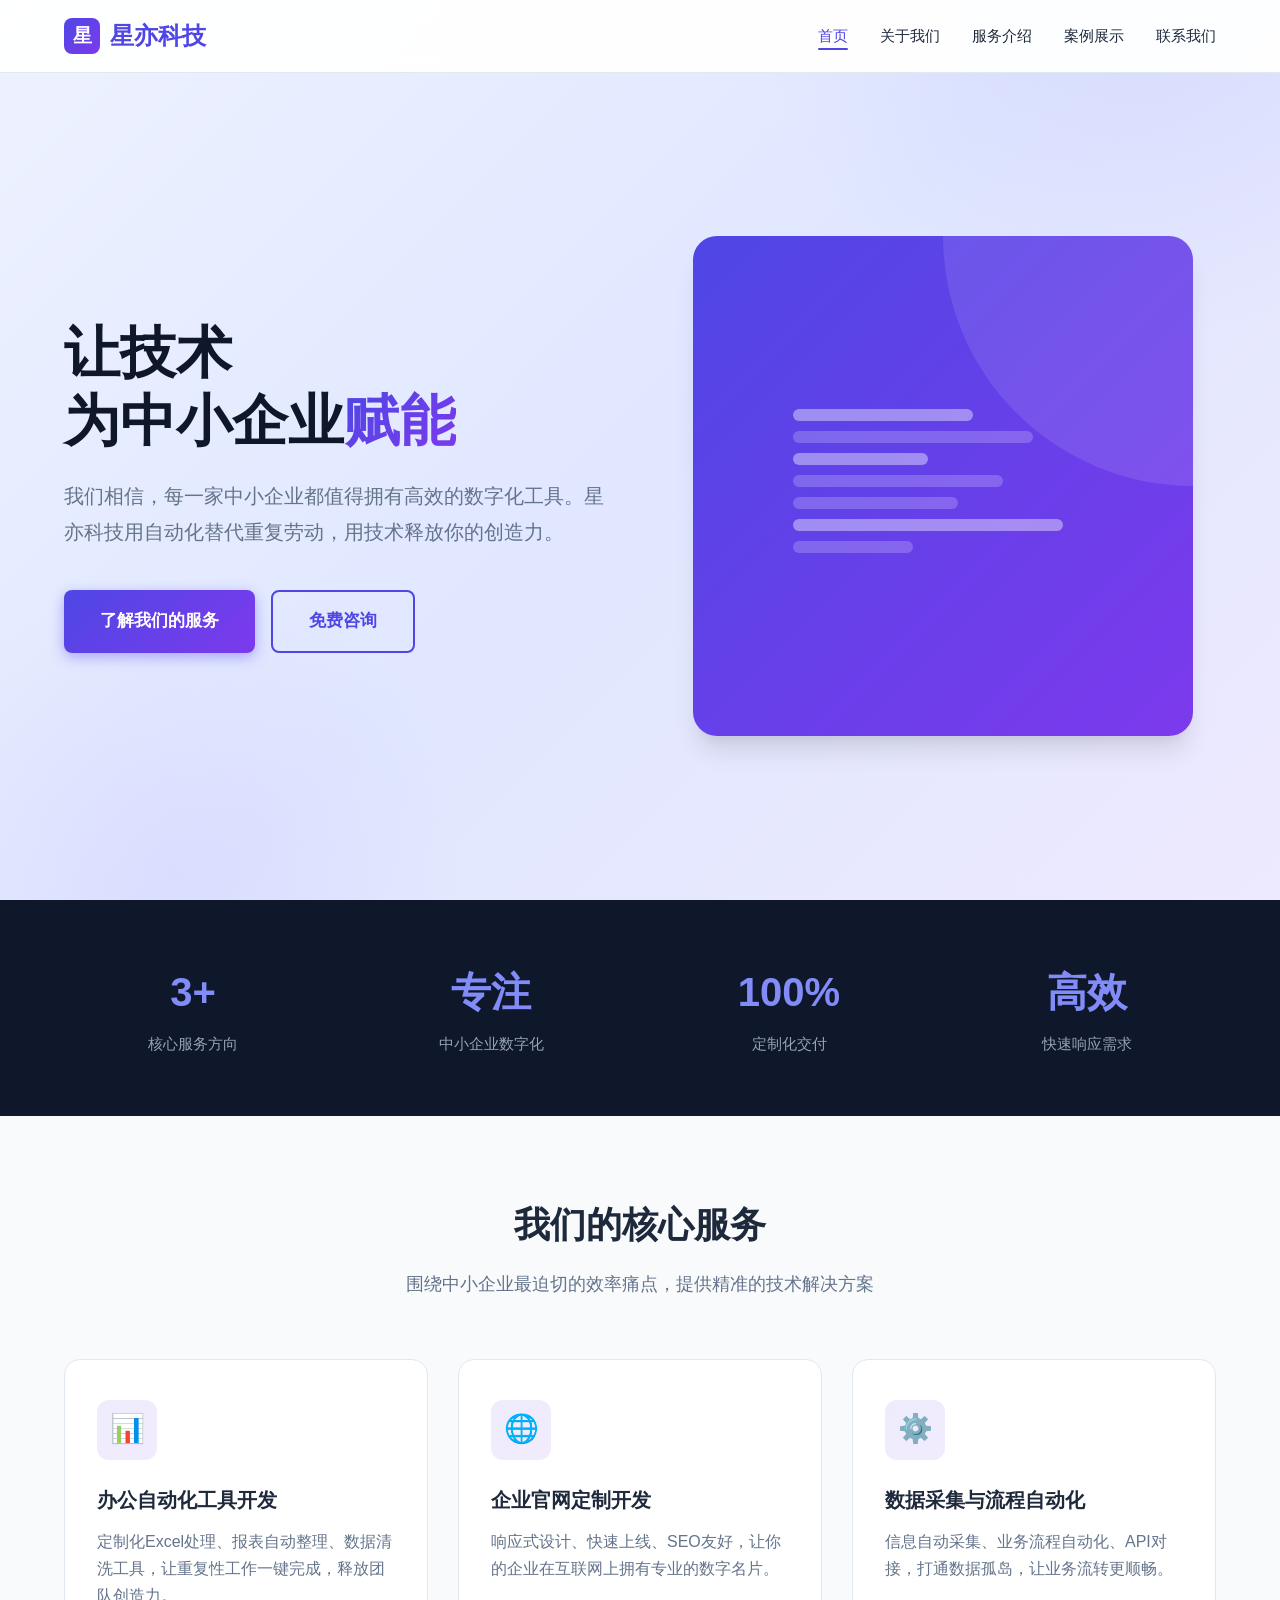
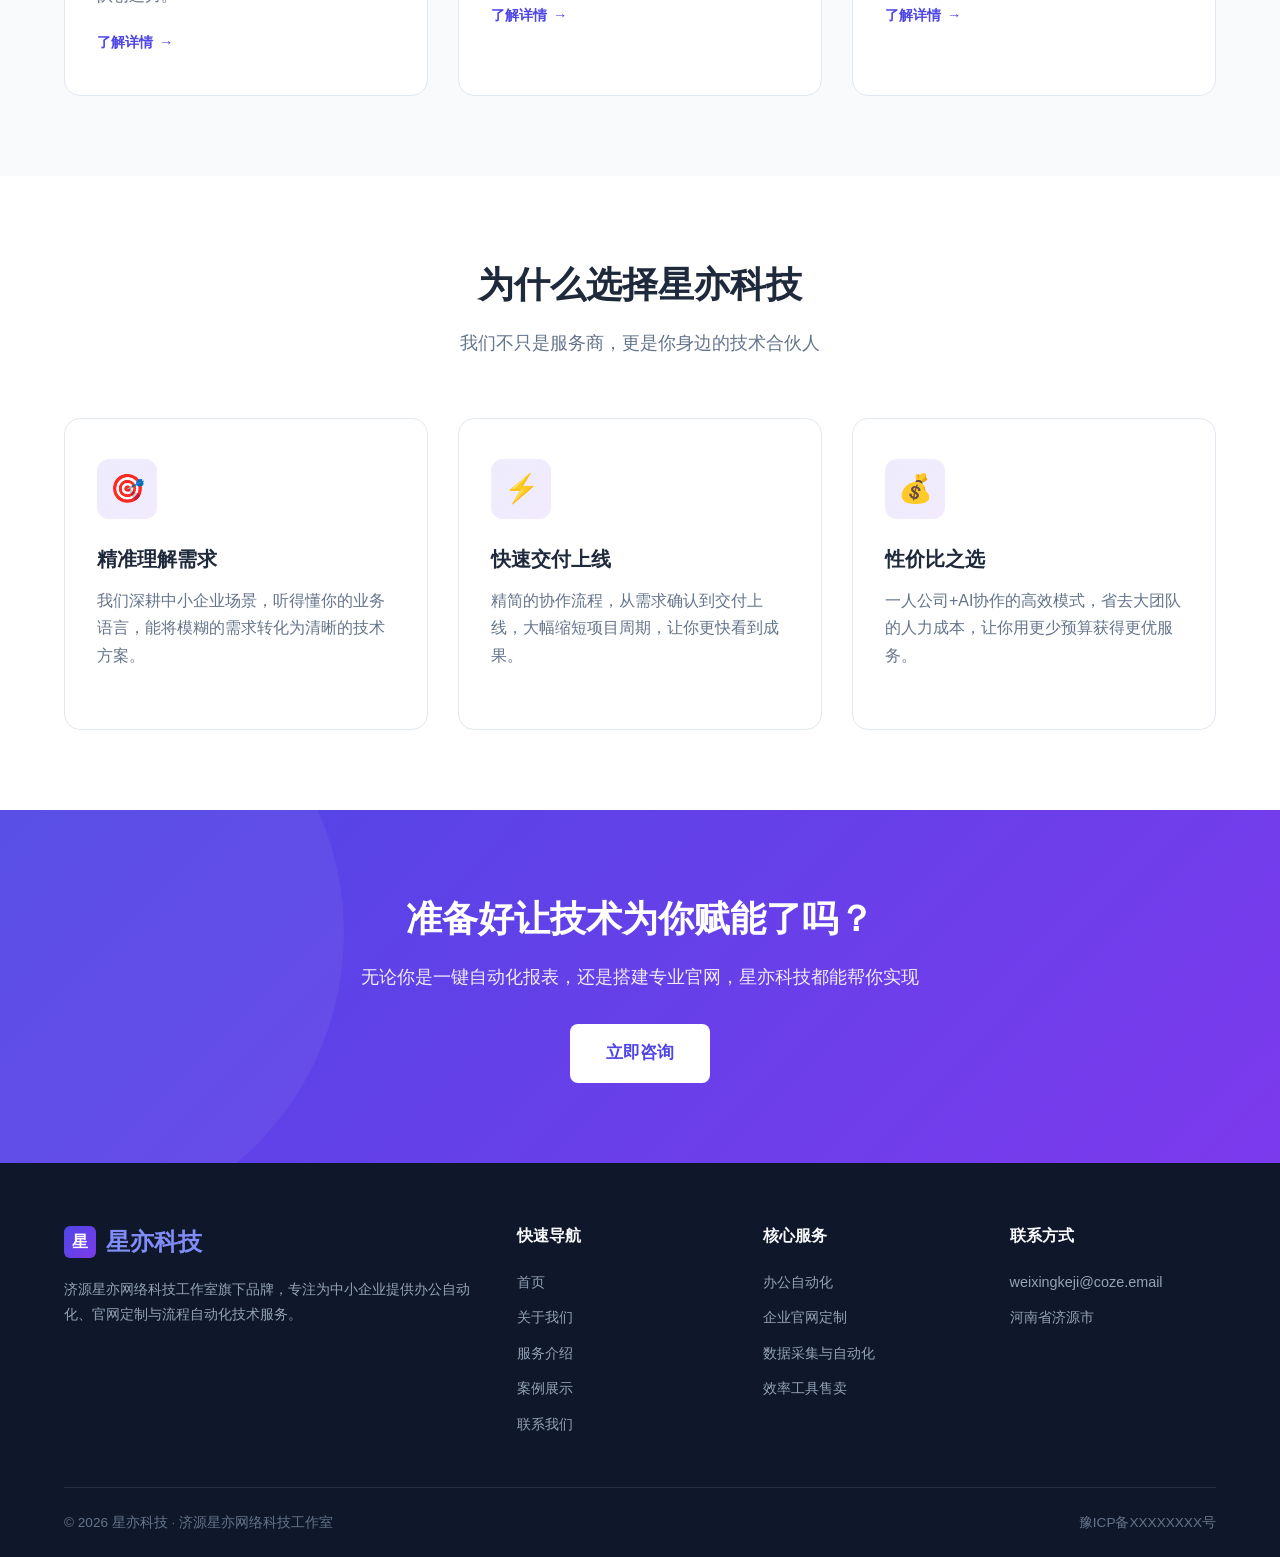
==== index.html @ db4c2292 "Add files via upload" ====
<!DOCTYPE html>
<html lang="zh-CN">
<head>
  <meta charset="UTF-8">
  <meta name="viewport" content="width=device-width, initial-scale=1.0">
  <meta name="description" content="星亦科技 - 让技术为中小企业赋能。专注办公自动化、企业官网定制、数据采集与流程自动化服务。">
  <meta name="keywords" content="星亦科技,办公自动化,企业官网,数据采集,流程自动化,济源">
  <title>星亦科技 - 让技术为中小企业赋能</title>
  <link rel="icon" type="image/svg+xml" href="images/favicon.svg">
  <link rel="stylesheet" href="css/style.css">
</head>
<body>

  <!-- 导航栏 -->
  <nav class="navbar">
    <div class="container">
      <a href="index.html" class="navbar-brand">
        <div class="logo-icon">星</div>
        星亦科技
      </a>
      <ul class="navbar-nav">
        <li><a href="index.html" class="active">首页</a></li>
        <li><a href="about.html">关于我们</a></li>
        <li><a href="services.html">服务介绍</a></li>
        <li><a href="cases.html">案例展示</a></li>
        <li><a href="contact.html">联系我们</a></li>
      </ul>
      <div class="nav-toggle">
        <span></span>
        <span></span>
        <span></span>
      </div>
    </div>
  </nav>

  <!-- Hero 区域 -->
  <section class="hero">
    <div class="container">
      <div class="hero-content">
        <h1>让技术<br>为中小企业<span class="highlight">赋能</span></h1>
        <p>我们相信，每一家中小企业都值得拥有高效的数字化工具。星亦科技用自动化替代重复劳动，用技术释放你的创造力。</p>
        <div class="hero-buttons">
          <a href="services.html" class="btn btn-primary btn-lg">了解我们的服务</a>
          <a href="contact.html" class="btn btn-outline btn-lg">免费咨询</a>
        </div>
      </div>
      <div class="hero-visual">
        <div class="hero-graphic">
          <div class="code-lines">
            <div class="code-line accent"></div>
            <div class="code-line"></div>
            <div class="code-line accent"></div>
            <div class="code-line"></div>
            <div class="code-line"></div>
            <div class="code-line accent"></div>
            <div class="code-line"></div>
          </div>
        </div>
      </div>
    </div>
  </section>

  <!-- 数字指标 -->
  <section class="stats">
    <div class="container">
      <div class="stat-item">
        <h3>3+</h3>
        <p>核心服务方向</p>
      </div>
      <div class="stat-item">
        <h3>专注</h3>
        <p>中小企业数字化</p>
      </div>
      <div class="stat-item">
        <h3>100%</h3>
        <p>定制化交付</p>
      </div>
      <div class="stat-item">
        <h3>高效</h3>
        <p>快速响应需求</p>
      </div>
    </div>
  </section>

  <!-- 核心服务 -->
  <section class="section section-alt">
    <div class="container">
      <div class="section-title">
        <h2>我们的核心服务</h2>
        <p>围绕中小企业最迫切的效率痛点，提供精准的技术解决方案</p>
      </div>
      <div class="services-grid">
        <div class="service-card">
          <div class="service-icon">📊</div>
          <h3>办公自动化工具开发</h3>
          <p>定制化Excel处理、报表自动整理、数据清洗工具，让重复性工作一键完成，释放团队创造力。</p>
          <a href="services.html" class="learn-more">了解详情</a>
        </div>
        <div class="service-card">
          <div class="service-icon">🌐</div>
          <h3>企业官网定制开发</h3>
          <p>响应式设计、快速上线、SEO友好，让你的企业在互联网上拥有专业的数字名片。</p>
          <a href="services.html" class="learn-more">了解详情</a>
        </div>
        <div class="service-card">
          <div class="service-icon">⚙️</div>
          <h3>数据采集与流程自动化</h3>
          <p>信息自动采集、业务流程自动化、API对接，打通数据孤岛，让业务流转更顺畅。</p>
          <a href="services.html" class="learn-more">了解详情</a>
        </div>
      </div>
    </div>
  </section>

  <!-- 为什么选择我们 -->
  <section class="section">
    <div class="container">
      <div class="section-title">
        <h2>为什么选择星亦科技</h2>
        <p>我们不只是服务商，更是你身边的技术合伙人</p>
      </div>
      <div class="services-grid">
        <div class="service-card">
          <div class="service-icon">🎯</div>
          <h3>精准理解需求</h3>
          <p>我们深耕中小企业场景，听得懂你的业务语言，能将模糊的需求转化为清晰的技术方案。</p>
        </div>
        <div class="service-card">
          <div class="service-icon">⚡</div>
          <h3>快速交付上线</h3>
          <p>精简的协作流程，从需求确认到交付上线，大幅缩短项目周期，让你更快看到成果。</p>
        </div>
        <div class="service-card">
          <div class="service-icon">💰</div>
          <h3>性价比之选</h3>
          <p>一人公司+AI协作的高效模式，省去大团队的人力成本，让你用更少预算获得更优服务。</p>
        </div>
      </div>
    </div>
  </section>

  <!-- CTA -->
  <section class="cta">
    <div class="container">
      <h2>准备好让技术为你赋能了吗？</h2>
      <p>无论你是一键自动化报表，还是搭建专业官网，星亦科技都能帮你实现</p>
      <a href="contact.html" class="btn btn-white btn-lg">立即咨询</a>
    </div>
  </section>

  <!-- 页脚 -->
  <footer class="footer">
    <div class="container">
      <div class="footer-grid">
        <div>
          <div class="footer-brand">
            <div class="logo-icon">星</div>
            星亦科技
          </div>
          <p class="footer-desc">济源星亦网络科技工作室旗下品牌，专注为中小企业提供办公自动化、官网定制与流程自动化技术服务。</p>
        </div>
        <div>
          <h4>快速导航</h4>
          <ul class="footer-links">
            <li><a href="index.html">首页</a></li>
            <li><a href="about.html">关于我们</a></li>
            <li><a href="services.html">服务介绍</a></li>
            <li><a href="cases.html">案例展示</a></li>
            <li><a href="contact.html">联系我们</a></li>
          </ul>
        </div>
        <div>
          <h4>核心服务</h4>
          <ul class="footer-links">
            <li><a href="services.html">办公自动化</a></li>
            <li><a href="services.html">企业官网定制</a></li>
            <li><a href="services.html">数据采集与自动化</a></li>
            <li><a href="services.html">效率工具售卖</a></li>
          </ul>
        </div>
        <div>
          <h4>联系方式</h4>
          <ul class="footer-links">
            <li><a href="mailto:weixingkeji@coze.email">weixingkeji@coze.email</a></li>
            <li><a href="contact.html">河南省济源市</a></li>
          </ul>
        </div>
      </div>
      <div class="footer-bottom">
        <p>© 2026 星亦科技 · 济源星亦网络科技工作室</p>
        <p><a href="#">豫ICP备XXXXXXXX号</a></p>
      </div>
    </div>
  </footer>

  <script src="js/main.js"></script>
</body>
</html>
---- css/style.css ----
/* ============================================
   星亦科技 - 企业官网样式表
   主色调：靛蓝 #4F46E5 / 辅助色 #7C3AED
   ============================================ */

/* ---------- 基础重置 ---------- */
*, *::before, *::after {
  margin: 0;
  padding: 0;
  box-sizing: border-box;
}

:root {
  --primary: #4F46E5;
  --primary-dark: #3730A3;
  --primary-light: #818CF8;
  --accent: #7C3AED;
  --bg: #FFFFFF;
  --bg-alt: #F8FAFC;
  --bg-dark: #0F172A;
  --text: #1E293B;
  --text-light: #64748B;
  --text-white: #F8FAFC;
  --border: #E2E8F0;
  --radius: 8px;
  --radius-lg: 16px;
  --shadow: 0 1px 3px rgba(0,0,0,0.1), 0 1px 2px rgba(0,0,0,0.06);
  --shadow-lg: 0 10px 15px -3px rgba(0,0,0,0.1), 0 4px 6px -2px rgba(0,0,0,0.05);
  --shadow-xl: 0 20px 25px -5px rgba(0,0,0,0.1), 0 10px 10px -5px rgba(0,0,0,0.04);
  --transition: all 0.3s ease;
}

html {
  scroll-behavior: smooth;
  font-size: 16px;
}

body {
  font-family: -apple-system, BlinkMacSystemFont, "Segoe UI", Roboto, "Helvetica Neue", Arial, "Noto Sans SC", sans-serif;
  color: var(--text);
  background: var(--bg);
  line-height: 1.6;
  -webkit-font-smoothing: antialiased;
}

a {
  color: var(--primary);
  text-decoration: none;
  transition: var(--transition);
}

a:hover {
  color: var(--primary-dark);
}

img {
  max-width: 100%;
  height: auto;
}

/* ---------- 通用容器 ---------- */
.container {
  max-width: 1200px;
  margin: 0 auto;
  padding: 0 24px;
}

.section {
  padding: 80px 0;
}

.section-alt {
  background: var(--bg-alt);
}

.section-dark {
  background: var(--bg-dark);
  color: var(--text-white);
}

.section-title {
  text-align: center;
  margin-bottom: 60px;
}

.section-title h2 {
  font-size: 2.25rem;
  font-weight: 700;
  margin-bottom: 16px;
  color: var(--text);
}

.section-dark .section-title h2 {
  color: var(--text-white);
}

.section-title p {
  font-size: 1.125rem;
  color: var(--text-light);
  max-width: 600px;
  margin: 0 auto;
}

.section-dark .section-title p {
  color: #94A3B8;
}

/* ---------- 导航栏 ---------- */
.navbar {
  position: fixed;
  top: 0;
  left: 0;
  right: 0;
  z-index: 1000;
  background: rgba(255,255,255,0.95);
  backdrop-filter: blur(10px);
  border-bottom: 1px solid var(--border);
  transition: var(--transition);
}

.navbar .container {
  display: flex;
  align-items: center;
  justify-content: space-between;
  height: 72px;
}

.navbar-brand {
  display: flex;
  align-items: center;
  gap: 10px;
  font-size: 1.5rem;
  font-weight: 700;
  color: var(--primary);
}

.navbar-brand .logo-icon {
  width: 36px;
  height: 36px;
  background: linear-gradient(135deg, var(--primary), var(--accent));
  border-radius: 8px;
  display: flex;
  align-items: center;
  justify-content: center;
  color: white;
  font-size: 1.2rem;
  font-weight: 800;
}

.navbar-nav {
  display: flex;
  list-style: none;
  gap: 32px;
  align-items: center;
}

.navbar-nav a {
  color: var(--text);
  font-weight: 500;
  font-size: 0.95rem;
  position: relative;
  padding: 4px 0;
}

.navbar-nav a:hover,
.navbar-nav a.active {
  color: var(--primary);
}

.navbar-nav a.active::after {
  content: '';
  position: absolute;
  bottom: -2px;
  left: 0;
  right: 0;
  height: 2px;
  background: var(--primary);
  border-radius: 1px;
}

.nav-toggle {
  display: none;
  flex-direction: column;
  gap: 5px;
  cursor: pointer;
  padding: 4px;
}

.nav-toggle span {
  display: block;
  width: 24px;
  height: 2px;
  background: var(--text);
  border-radius: 1px;
  transition: var(--transition);
}

/* ---------- 按钮 ---------- */
.btn {
  display: inline-flex;
  align-items: center;
  gap: 8px;
  padding: 12px 28px;
  border-radius: var(--radius);
  font-size: 0.95rem;
  font-weight: 600;
  cursor: pointer;
  border: none;
  transition: var(--transition);
  text-align: center;
  justify-content: center;
}

.btn-primary {
  background: linear-gradient(135deg, var(--primary), var(--accent));
  color: white;
  box-shadow: 0 4px 14px rgba(79,70,229,0.4);
}

.btn-primary:hover {
  transform: translateY(-2px);
  box-shadow: 0 6px 20px rgba(79,70,229,0.5);
  color: white;
}

.btn-outline {
  background: transparent;
  color: var(--primary);
  border: 2px solid var(--primary);
}

.btn-outline:hover {
  background: var(--primary);
  color: white;
}

.btn-white {
  background: white;
  color: var(--primary);
}

.btn-white:hover {
  transform: translateY(-2px);
  box-shadow: var(--shadow-lg);
  color: var(--primary);
}

.btn-lg {
  padding: 16px 36px;
  font-size: 1.05rem;
}

/* ---------- Hero 区域 ---------- */
.hero {
  min-height: 100vh;
  display: flex;
  align-items: center;
  position: relative;
  overflow: hidden;
  padding-top: 72px;
  background: linear-gradient(135deg, #EEF2FF 0%, #E0E7FF 50%, #EDE9FE 100%);
}

.hero::before {
  content: '';
  position: absolute;
  top: -50%;
  right: -20%;
  width: 800px;
  height: 800px;
  background: radial-gradient(circle, rgba(79,70,229,0.08) 0%, transparent 70%);
  border-radius: 50%;
}

.hero::after {
  content: '';
  position: absolute;
  bottom: -30%;
  left: -10%;
  width: 600px;
  height: 600px;
  background: radial-gradient(circle, rgba(124,58,237,0.06) 0%, transparent 70%);
  border-radius: 50%;
}

.hero .container {
  display: grid;
  grid-template-columns: 1fr 1fr;
  gap: 60px;
  align-items: center;
  position: relative;
  z-index: 1;
}

.hero-content h1 {
  font-size: 3.5rem;
  font-weight: 800;
  line-height: 1.2;
  margin-bottom: 24px;
  color: var(--bg-dark);
}

.hero-content h1 .highlight {
  background: linear-gradient(135deg, var(--primary), var(--accent));
  -webkit-background-clip: text;
  -webkit-text-fill-color: transparent;
  background-clip: text;
}

.hero-content p {
  font-size: 1.25rem;
  color: var(--text-light);
  margin-bottom: 40px;
  line-height: 1.8;
}

.hero-buttons {
  display: flex;
  gap: 16px;
  flex-wrap: wrap;
}

.hero-visual {
  display: flex;
  align-items: center;
  justify-content: center;
}

.hero-graphic {
  width: 100%;
  max-width: 500px;
  aspect-ratio: 1;
  background: linear-gradient(135deg, var(--primary), var(--accent));
  border-radius: 24px;
  display: flex;
  flex-direction: column;
  align-items: center;
  justify-content: center;
  color: white;
  padding: 40px;
  box-shadow: var(--shadow-xl);
  position: relative;
  overflow: hidden;
}

.hero-graphic::before {
  content: '';
  position: absolute;
  top: -50%;
  right: -50%;
  width: 100%;
  height: 100%;
  background: rgba(255,255,255,0.1);
  border-radius: 50%;
}

.hero-graphic .code-lines {
  width: 100%;
  max-width: 300px;
  position: relative;
  z-index: 1;
}

.hero-graphic .code-line {
  height: 12px;
  border-radius: 6px;
  margin-bottom: 10px;
  background: rgba(255,255,255,0.2);
}

.hero-graphic .code-line:nth-child(1) { width: 60%; }
.hero-graphic .code-line:nth-child(2) { width: 80%; }
.hero-graphic .code-line:nth-child(3) { width: 45%; }
.hero-graphic .code-line:nth-child(4) { width: 70%; }
.hero-graphic .code-line:nth-child(5) { width: 55%; }
.hero-graphic .code-line:nth-child(6) { width: 90%; }
.hero-graphic .code-line:nth-child(7) { width: 40%; }

.hero-graphic .code-line.accent {
  background: rgba(255,255,255,0.4);
}

/* ---------- 数字指标 ---------- */
.stats {
  padding: 60px 0;
  background: var(--bg-dark);
}

.stats .container {
  display: grid;
  grid-template-columns: repeat(4, 1fr);
  gap: 40px;
  text-align: center;
}

.stat-item h3 {
  font-size: 2.5rem;
  font-weight: 800;
  color: var(--primary-light);
  margin-bottom: 8px;
}

.stat-item p {
  color: #94A3B8;
  font-size: 0.95rem;
}

/* ---------- 服务卡片 ---------- */
.services-grid {
  display: grid;
  grid-template-columns: repeat(auto-fit, minmax(280px, 1fr));
  gap: 30px;
}

.service-card {
  background: var(--bg);
  border: 1px solid var(--border);
  border-radius: var(--radius-lg);
  padding: 40px 32px;
  transition: var(--transition);
  position: relative;
  overflow: hidden;
}

.service-card::before {
  content: '';
  position: absolute;
  top: 0;
  left: 0;
  right: 0;
  height: 4px;
  background: linear-gradient(135deg, var(--primary), var(--accent));
  transform: scaleX(0);
  transition: transform 0.3s ease;
}

.service-card:hover {
  transform: translateY(-4px);
  box-shadow: var(--shadow-xl);
  border-color: var(--primary-light);
}

.service-card:hover::before {
  transform: scaleX(1);
}

.service-icon {
  width: 60px;
  height: 60px;
  border-radius: 12px;
  background: linear-gradient(135deg, rgba(79,70,229,0.1), rgba(124,58,237,0.1));
  display: flex;
  align-items: center;
  justify-content: center;
  font-size: 1.75rem;
  margin-bottom: 24px;
}

.service-card h3 {
  font-size: 1.25rem;
  font-weight: 700;
  margin-bottom: 12px;
  color: var(--text);
}

.service-card p {
  color: var(--text-light);
  line-height: 1.7;
  margin-bottom: 20px;
}

.service-card .learn-more {
  font-weight: 600;
  font-size: 0.9rem;
  display: inline-flex;
  align-items: center;
  gap: 6px;
}

.service-card .learn-more::after {
  content: '→';
  transition: transform 0.2s;
}

.service-card:hover .learn-more::after {
  transform: translateX(4px);
}

/* ---------- 案例展示 ---------- */
.cases-grid {
  display: grid;
  grid-template-columns: repeat(auto-fit, minmax(340px, 1fr));
  gap: 30px;
}

.case-card {
  background: var(--bg);
  border: 1px solid var(--border);
  border-radius: var(--radius-lg);
  overflow: hidden;
  transition: var(--transition);
}

.case-card:hover {
  transform: translateY(-4px);
  box-shadow: var(--shadow-xl);
}

.case-image {
  height: 220px;
  background: linear-gradient(135deg, #E0E7FF, #EDE9FE);
  display: flex;
  align-items: center;
  justify-content: center;
  font-size: 3rem;
  position: relative;
  overflow: hidden;
}

.case-image::after {
  content: '';
  position: absolute;
  inset: 0;
  background: linear-gradient(to bottom, transparent 60%, rgba(15,23,42,0.03));
}

.case-body {
  padding: 28px;
}

.case-tag {
  display: inline-block;
  padding: 4px 12px;
  border-radius: 20px;
  font-size: 0.8rem;
  font-weight: 600;
  background: rgba(79,70,229,0.1);
  color: var(--primary);
  margin-bottom: 12px;
}

.case-body h3 {
  font-size: 1.2rem;
  font-weight: 700;
  margin-bottom: 8px;
}

.case-body p {
  color: var(--text-light);
  font-size: 0.95rem;
  line-height: 1.7;
}

/* ---------- 关于我们 ---------- */
.about-content {
  display: grid;
  grid-template-columns: 1fr 1fr;
  gap: 60px;
  align-items: center;
}

.about-text h2 {
  font-size: 2.25rem;
  font-weight: 700;
  margin-bottom: 20px;
}

.about-text p {
  color: var(--text-light);
  line-height: 1.8;
  margin-bottom: 16px;
}

.about-visual {
  background: linear-gradient(135deg, var(--primary), var(--accent));
  border-radius: var(--radius-lg);
  padding: 48px;
  color: white;
  position: relative;
  overflow: hidden;
}

.about-visual::before {
  content: '';
  position: absolute;
  top: -30%;
  right: -30%;
  width: 300px;
  height: 300px;
  background: rgba(255,255,255,0.05);
  border-radius: 50%;
}

.about-visual .milestone {
  display: flex;
  gap: 16px;
  margin-bottom: 28px;
  position: relative;
  z-index: 1;
}

.about-visual .milestone-year {
  font-size: 1.5rem;
  font-weight: 800;
  white-space: nowrap;
  min-width: 60px;
}

.about-visual .milestone-desc {
  font-size: 0.95rem;
  opacity: 0.9;
  line-height: 1.6;
}

/* ---------- 团队 ---------- */
.team-grid {
  display: grid;
  grid-template-columns: repeat(auto-fit, minmax(260px, 1fr));
  gap: 30px;
}

.team-card {
  text-align: center;
  padding: 40px 24px;
  background: var(--bg);
  border: 1px solid var(--border);
  border-radius: var(--radius-lg);
  transition: var(--transition);
}

.team-card:hover {
  transform: translateY(-4px);
  box-shadow: var(--shadow-lg);
}

.team-avatar {
  width: 100px;
  height: 100px;
  border-radius: 50%;
  margin: 0 auto 20px;
  display: flex;
  align-items: center;
  justify-content: center;
  font-size: 2.5rem;
  background: linear-gradient(135deg, rgba(79,70,229,0.1), rgba(124,58,237,0.1));
}

.team-card h3 {
  font-size: 1.15rem;
  font-weight: 700;
  margin-bottom: 4px;
}

.team-card .role {
  color: var(--primary);
  font-size: 0.9rem;
  font-weight: 500;
  margin-bottom: 12px;
}

.team-card p {
  color: var(--text-light);
  font-size: 0.9rem;
  line-height: 1.6;
}

/* ---------- 联系页面 ---------- */
.contact-grid {
  display: grid;
  grid-template-columns: 1fr 1fr;
  gap: 60px;
}

.contact-info {
  padding: 48px;
  background: linear-gradient(135deg, var(--primary), var(--accent));
  border-radius: var(--radius-lg);
  color: white;
}

.contact-info h3 {
  font-size: 1.5rem;
  margin-bottom: 24px;
}

.contact-item {
  display: flex;
  gap: 16px;
  margin-bottom: 24px;
  align-items: flex-start;
}

.contact-item .icon {
  width: 44px;
  height: 44px;
  border-radius: 10px;
  background: rgba(255,255,255,0.15);
  display: flex;
  align-items: center;
  justify-content: center;
  font-size: 1.2rem;
  flex-shrink: 0;
}

.contact-item .label {
  font-size: 0.85rem;
  opacity: 0.8;
  margin-bottom: 2px;
}

.contact-item .value {
  font-weight: 600;
}

.contact-form {
  padding: 48px;
  background: var(--bg);
  border: 1px solid var(--border);
  border-radius: var(--radius-lg);
}

.contact-form h3 {
  font-size: 1.5rem;
  margin-bottom: 24px;
}

.form-group {
  margin-bottom: 20px;
}

.form-group label {
  display: block;
  font-weight: 600;
  margin-bottom: 8px;
  font-size: 0.9rem;
}

.form-group input,
.form-group textarea,
.form-group select {
  width: 100%;
  padding: 12px 16px;
  border: 1px solid var(--border);
  border-radius: var(--radius);
  font-size: 0.95rem;
  font-family: inherit;
  transition: var(--transition);
  background: var(--bg);
}

.form-group input:focus,
.form-group textarea:focus,
.form-group select:focus {
  outline: none;
  border-color: var(--primary);
  box-shadow: 0 0 0 3px rgba(79,70,229,0.1);
}

.form-group textarea {
  resize: vertical;
  min-height: 120px;
}

/* ---------- CTA 区域 ---------- */
.cta {
  padding: 80px 0;
  background: linear-gradient(135deg, var(--primary), var(--accent));
  text-align: center;
  color: white;
  position: relative;
  overflow: hidden;
}

.cta::before {
  content: '';
  position: absolute;
  top: -50%;
  left: -20%;
  width: 600px;
  height: 600px;
  background: rgba(255,255,255,0.05);
  border-radius: 50%;
}

.cta h2 {
  font-size: 2.25rem;
  font-weight: 700;
  margin-bottom: 16px;
}

.cta p {
  font-size: 1.125rem;
  opacity: 0.9;
  margin-bottom: 32px;
  max-width: 600px;
  margin-left: auto;
  margin-right: auto;
}

/* ---------- 页脚 ---------- */
.footer {
  background: var(--bg-dark);
  color: var(--text-white);
  padding: 60px 0 0;
}

.footer-grid {
  display: grid;
  grid-template-columns: 2fr 1fr 1fr 1fr;
  gap: 40px;
  padding-bottom: 40px;
  border-bottom: 1px solid rgba(255,255,255,0.1);
}

.footer-brand {
  margin-bottom: 16px;
  font-size: 1.5rem;
  font-weight: 700;
  color: var(--primary-light);
  display: flex;
  align-items: center;
  gap: 10px;
}

.footer-brand .logo-icon {
  width: 32px;
  height: 32px;
  background: linear-gradient(135deg, var(--primary), var(--accent));
  border-radius: 6px;
  display: flex;
  align-items: center;
  justify-content: center;
  color: white;
  font-size: 1rem;
  font-weight: 800;
}

.footer-desc {
  color: #94A3B8;
  line-height: 1.7;
  font-size: 0.9rem;
  margin-bottom: 20px;
}

.footer h4 {
  font-size: 1rem;
  font-weight: 600;
  margin-bottom: 20px;
  color: var(--text-white);
}

.footer-links {
  list-style: none;
}

.footer-links li {
  margin-bottom: 10px;
}

.footer-links a {
  color: #94A3B8;
  font-size: 0.9rem;
  transition: var(--transition);
}

.footer-links a:hover {
  color: var(--primary-light);
}

.footer-bottom {
  padding: 24px 0;
  display: flex;
  justify-content: space-between;
  align-items: center;
  flex-wrap: wrap;
  gap: 12px;
}

.footer-bottom p {
  color: #64748B;
  font-size: 0.85rem;
}

.footer-bottom a {
  color: #64748B;
  font-size: 0.85rem;
}

.footer-bottom a:hover {
  color: var(--primary-light);
}

/* ---------- 页面顶部横幅 ---------- */
.page-banner {
  padding: 140px 0 80px;
  background: linear-gradient(135deg, #EEF2FF 0%, #E0E7FF 50%, #EDE9FE 100%);
  text-align: center;
}

.page-banner h1 {
  font-size: 2.75rem;
  font-weight: 800;
  margin-bottom: 16px;
  color: var(--bg-dark);
}

.page-banner p {
  font-size: 1.125rem;
  color: var(--text-light);
  max-width: 600px;
  margin: 0 auto;
}

.breadcrumb {
  display: flex;
  justify-content: center;
  gap: 8px;
  margin-top: 20px;
  font-size: 0.9rem;
  color: var(--text-light);
}

.breadcrumb a {
  color: var(--primary);
}

.breadcrumb span {
  color: var(--text-light);
}

/* ---------- 特色列表 ---------- */
.feature-list {
  list-style: none;
  padding: 0;
}

.feature-list li {
  display: flex;
  align-items: flex-start;
  gap: 12px;
  margin-bottom: 16px;
  color: var(--text-light);
  line-height: 1.6;
}

.feature-list .check {
  color: var(--primary);
  font-weight: 700;
  flex-shrink: 0;
  margin-top: 2px;
}

/* ---------- 服务详情 ---------- */
.service-detail {
  display: grid;
  grid-template-columns: 1fr 1fr;
  gap: 60px;
  align-items: center;
  padding: 60px 0;
  border-bottom: 1px solid var(--border);
}

.service-detail:last-child {
  border-bottom: none;
}

.service-detail:nth-child(even) .service-detail-visual {
  order: -1;
}

.service-detail-visual {
  background: linear-gradient(135deg, #EEF2FF, #EDE9FE);
  border-radius: var(--radius-lg);
  padding: 48px;
  display: flex;
  align-items: center;
  justify-content: center;
  min-height: 320px;
  font-size: 4rem;
}

.service-detail-content h3 {
  font-size: 1.75rem;
  font-weight: 700;
  margin-bottom: 16px;
}

.service-detail-content p {
  color: var(--text-light);
  line-height: 1.8;
  margin-bottom: 24px;
}

/* ---------- 响应式 ---------- */
@media (max-width: 1024px) {
  .hero .container {
    grid-template-columns: 1fr;
    text-align: center;
  }

  .hero-content h1 {
    font-size: 2.75rem;
  }

  .hero-buttons {
    justify-content: center;
  }

  .hero-visual {
    display: none;
  }

  .stats .container {
    grid-template-columns: repeat(2, 1fr);
  }

  .about-content {
    grid-template-columns: 1fr;
  }

  .contact-grid {
    grid-template-columns: 1fr;
  }

  .footer-grid {
    grid-template-columns: 1fr 1fr;
  }

  .service-detail {
    grid-template-columns: 1fr;
  }

  .service-detail:nth-child(even) .service-detail-visual {
    order: 0;
  }
}

@media (max-width: 768px) {
  .navbar-nav {
    display: none;
    position: absolute;
    top: 72px;
    left: 0;
    right: 0;
    background: white;
    flex-direction: column;
    padding: 24px;
    gap: 16px;
    border-bottom: 1px solid var(--border);
    box-shadow: var(--shadow-lg);
  }

  .navbar-nav.active {
    display: flex;
  }

  .nav-toggle {
    display: flex;
  }

  .hero-content h1 {
    font-size: 2.25rem;
  }

  .hero-content p {
    font-size: 1.05rem;
  }

  .section {
    padding: 60px 0;
  }

  .section-title h2 {
    font-size: 1.75rem;
  }

  .page-banner {
    padding: 120px 0 60px;
  }

  .page-banner h1 {
    font-size: 2rem;
  }

  .stats .container {
    grid-template-columns: 1fr 1fr;
    gap: 24px;
  }

  .stat-item h3 {
    font-size: 2rem;
  }

  .footer-grid {
    grid-template-columns: 1fr;
    gap: 30px;
  }

  .footer-bottom {
    flex-direction: column;
    text-align: center;
  }

  .cases-grid {
    grid-template-columns: 1fr;
  }

  .team-grid {
    grid-template-columns: 1fr;
  }
}

@media (max-width: 480px) {
  .hero-content h1 {
    font-size: 1.875rem;
  }

  .hero-buttons {
    flex-direction: column;
    width: 100%;
  }

  .hero-buttons .btn {
    width: 100%;
  }

  .stats .container {
    grid-template-columns: 1fr;
  }

  .services-grid {
    grid-template-columns: 1fr;
  }
}

/* ---------- 动画 ---------- */
@keyframes fadeInUp {
  from {
    opacity: 0;
    transform: translateY(30px);
  }
  to {
    opacity: 1;
    transform: translateY(0);
  }
}

.animate-in {
  animation: fadeInUp 0.6s ease forwards;
}

.animate-delay-1 { animation-delay: 0.1s; }
.animate-delay-2 { animation-delay: 0.2s; }
.animate-delay-3 { animation-delay: 0.3s; }
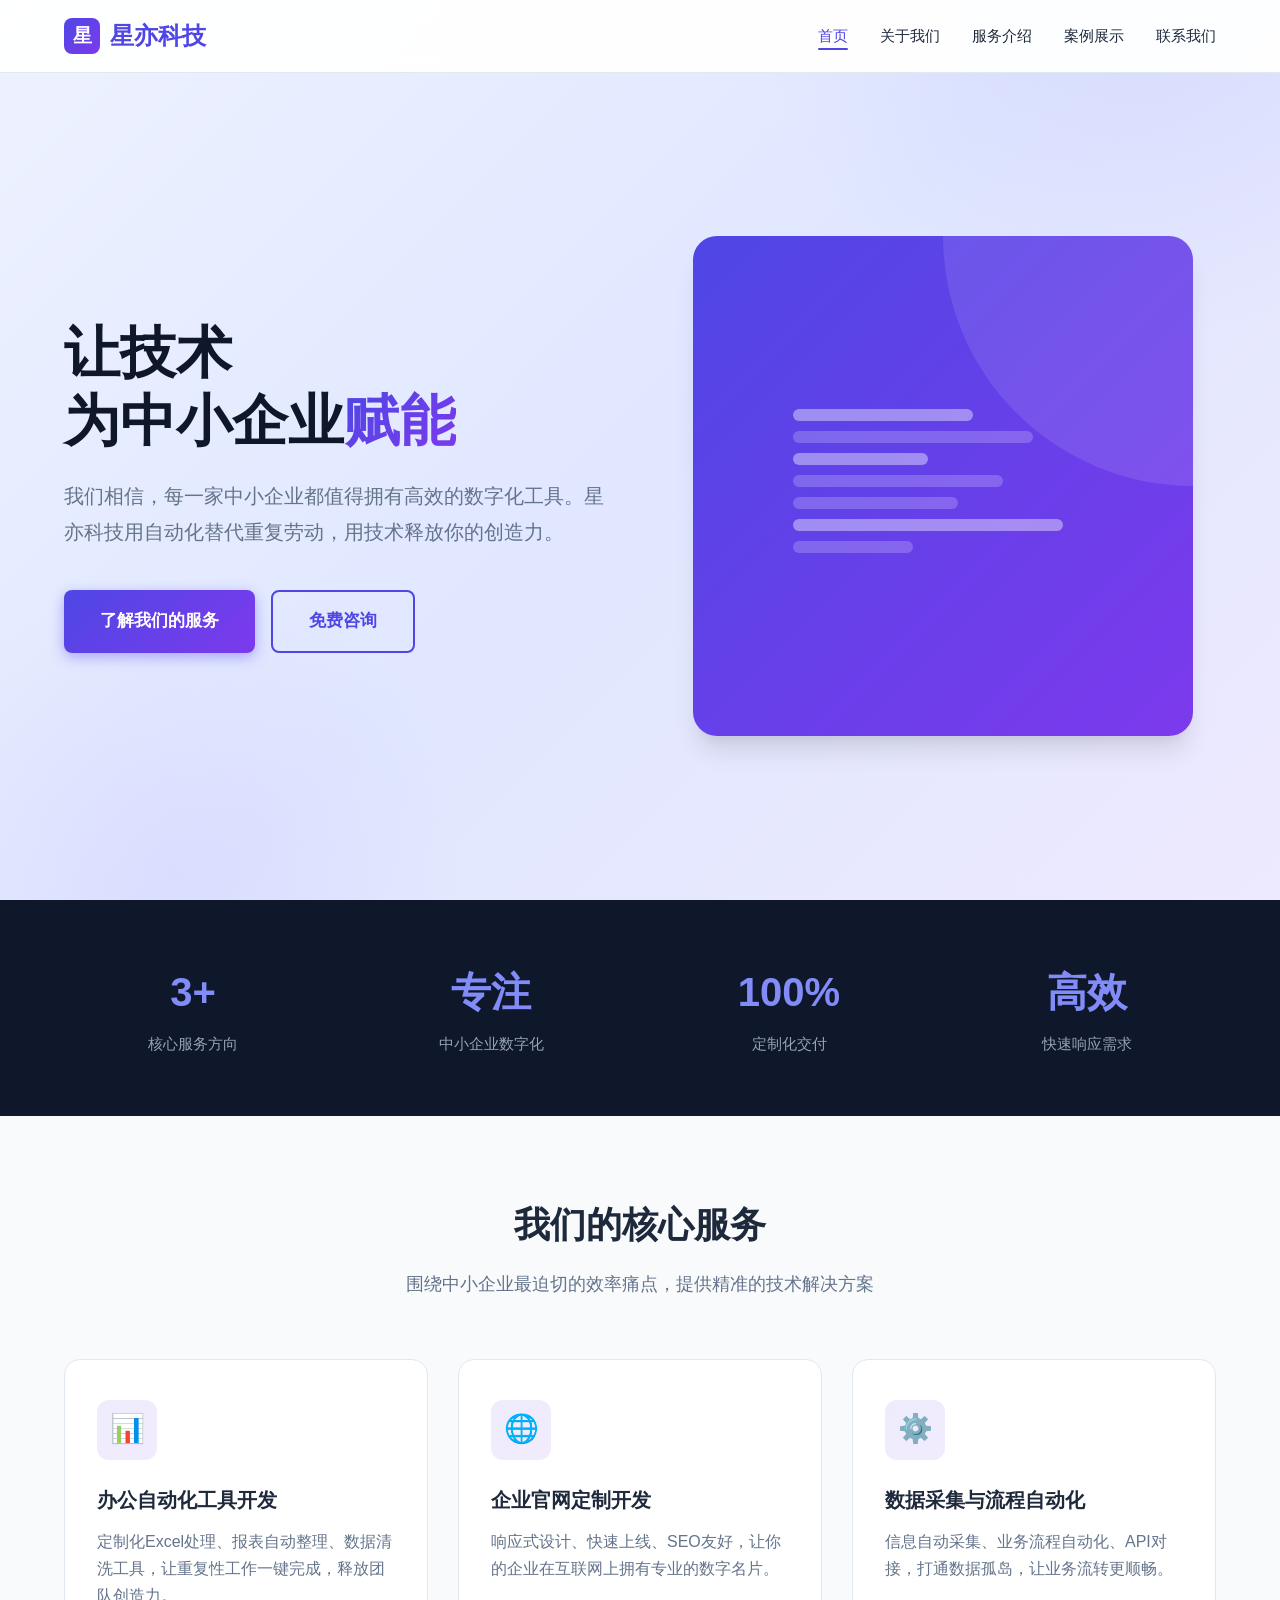
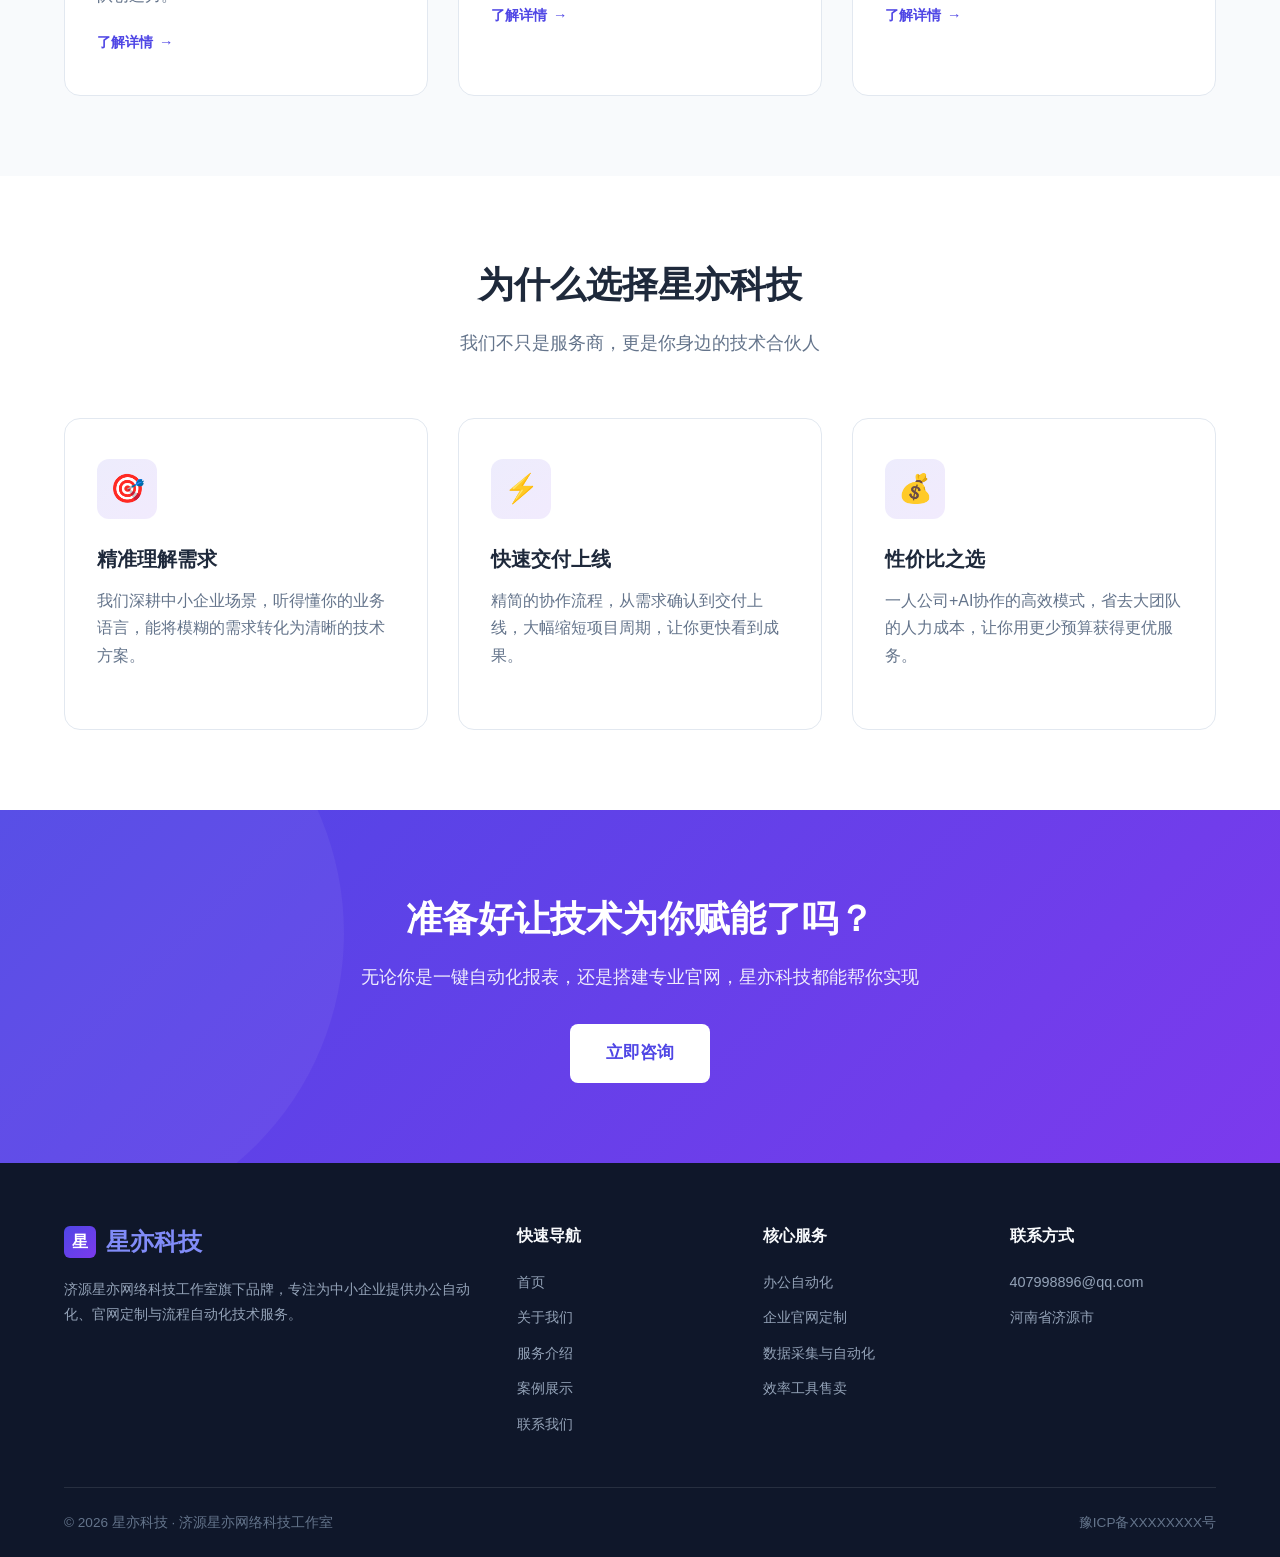
==== commit cba994b5: "Update email to 407998896@qq.com" ====
--- a/index.html
+++ b/index.html
@@ -181,7 +181,7 @@
         <div>
           <h4>联系方式</h4>
           <ul class="footer-links">
-            <li><a href="mailto:weixingkeji@coze.email">weixingkeji@coze.email</a></li>
+            <li><a href="mailto:407998896@qq.com">407998896@qq.com</a></li>
             <li><a href="contact.html">河南省济源市</a></li>
           </ul>
         </div>
